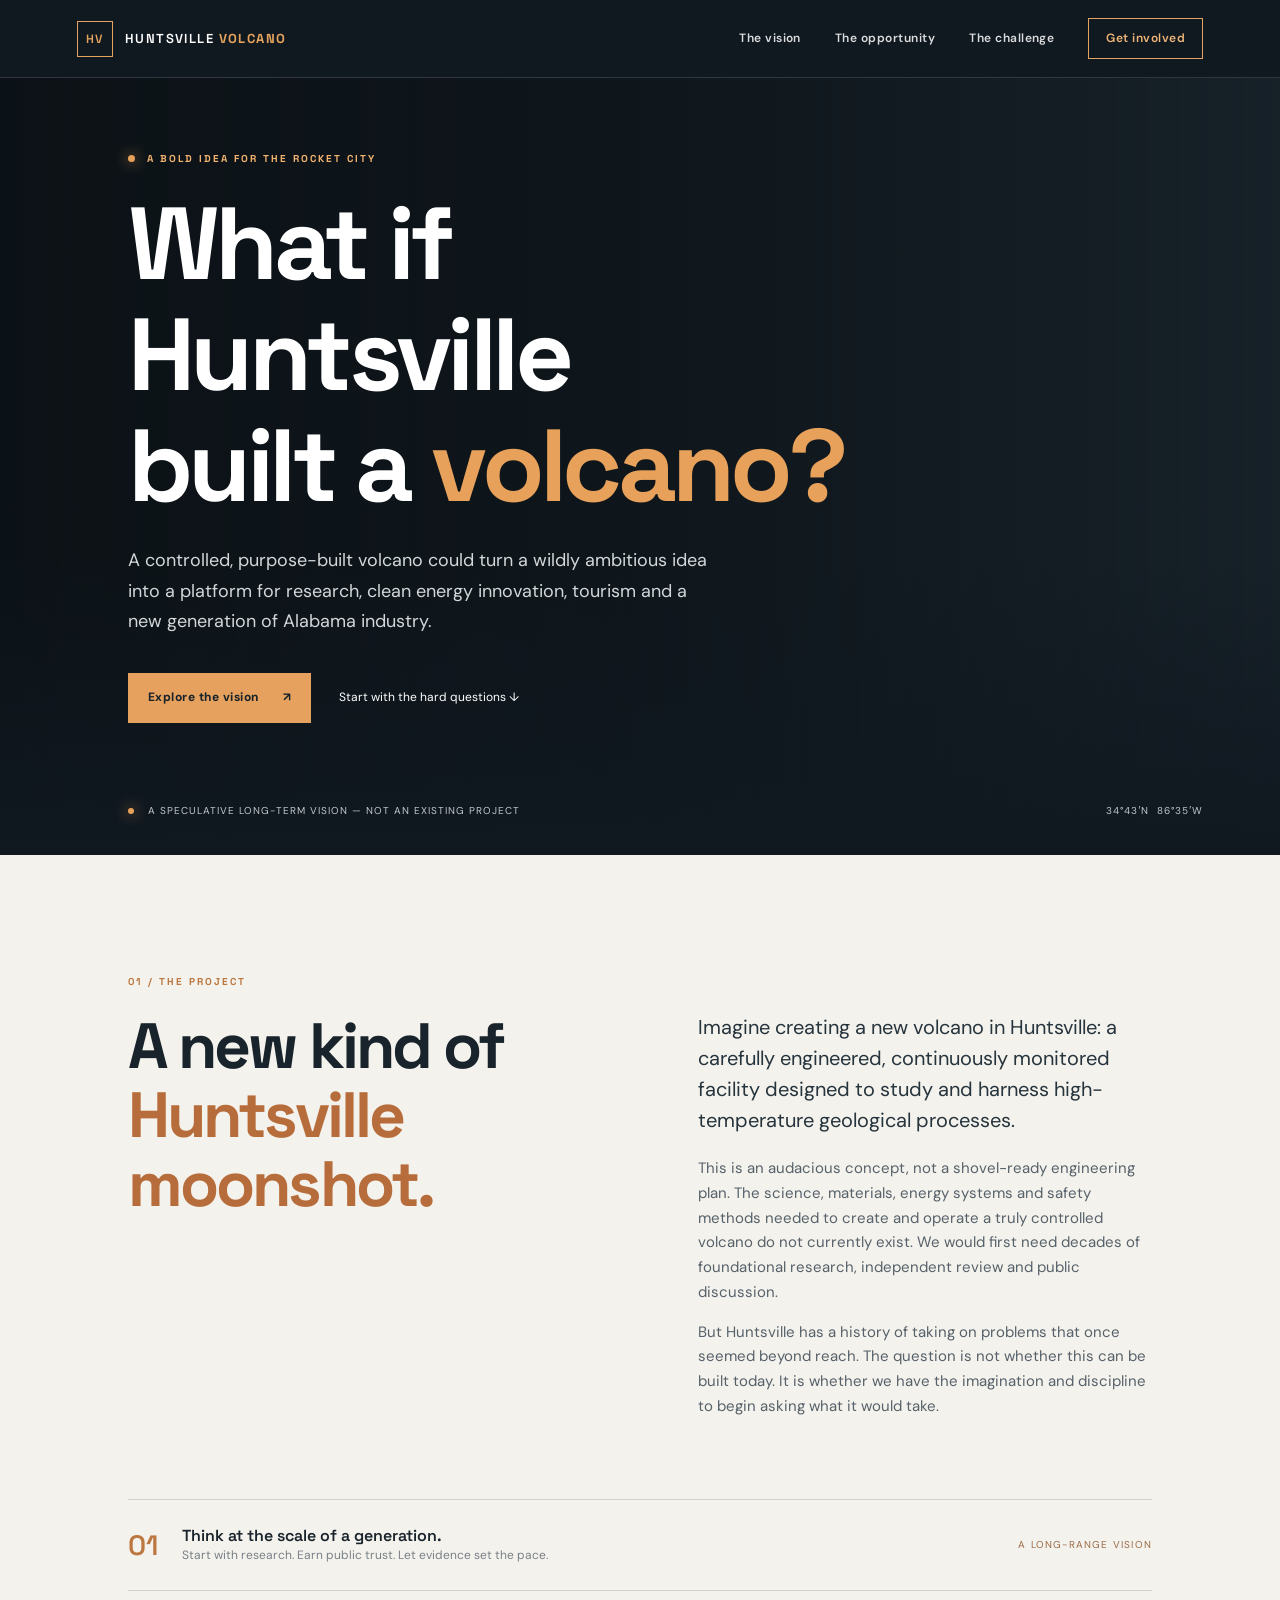
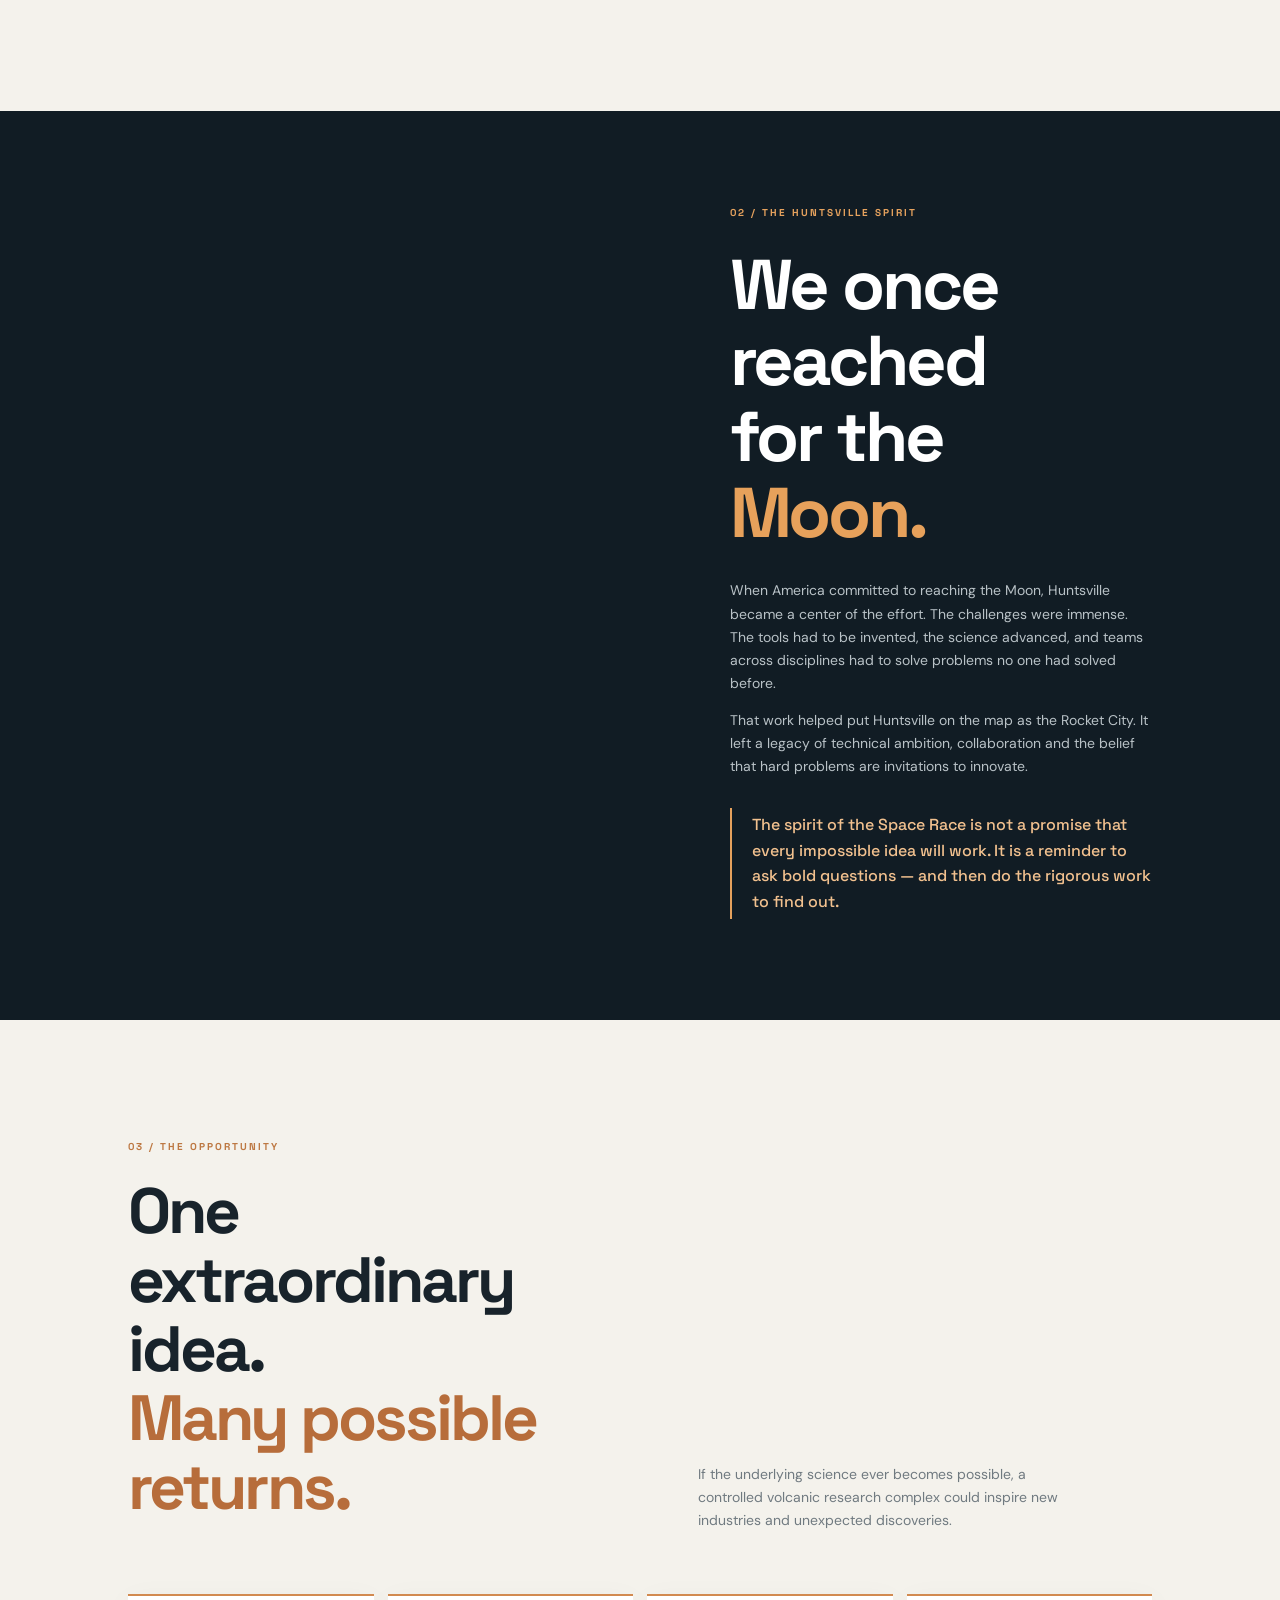
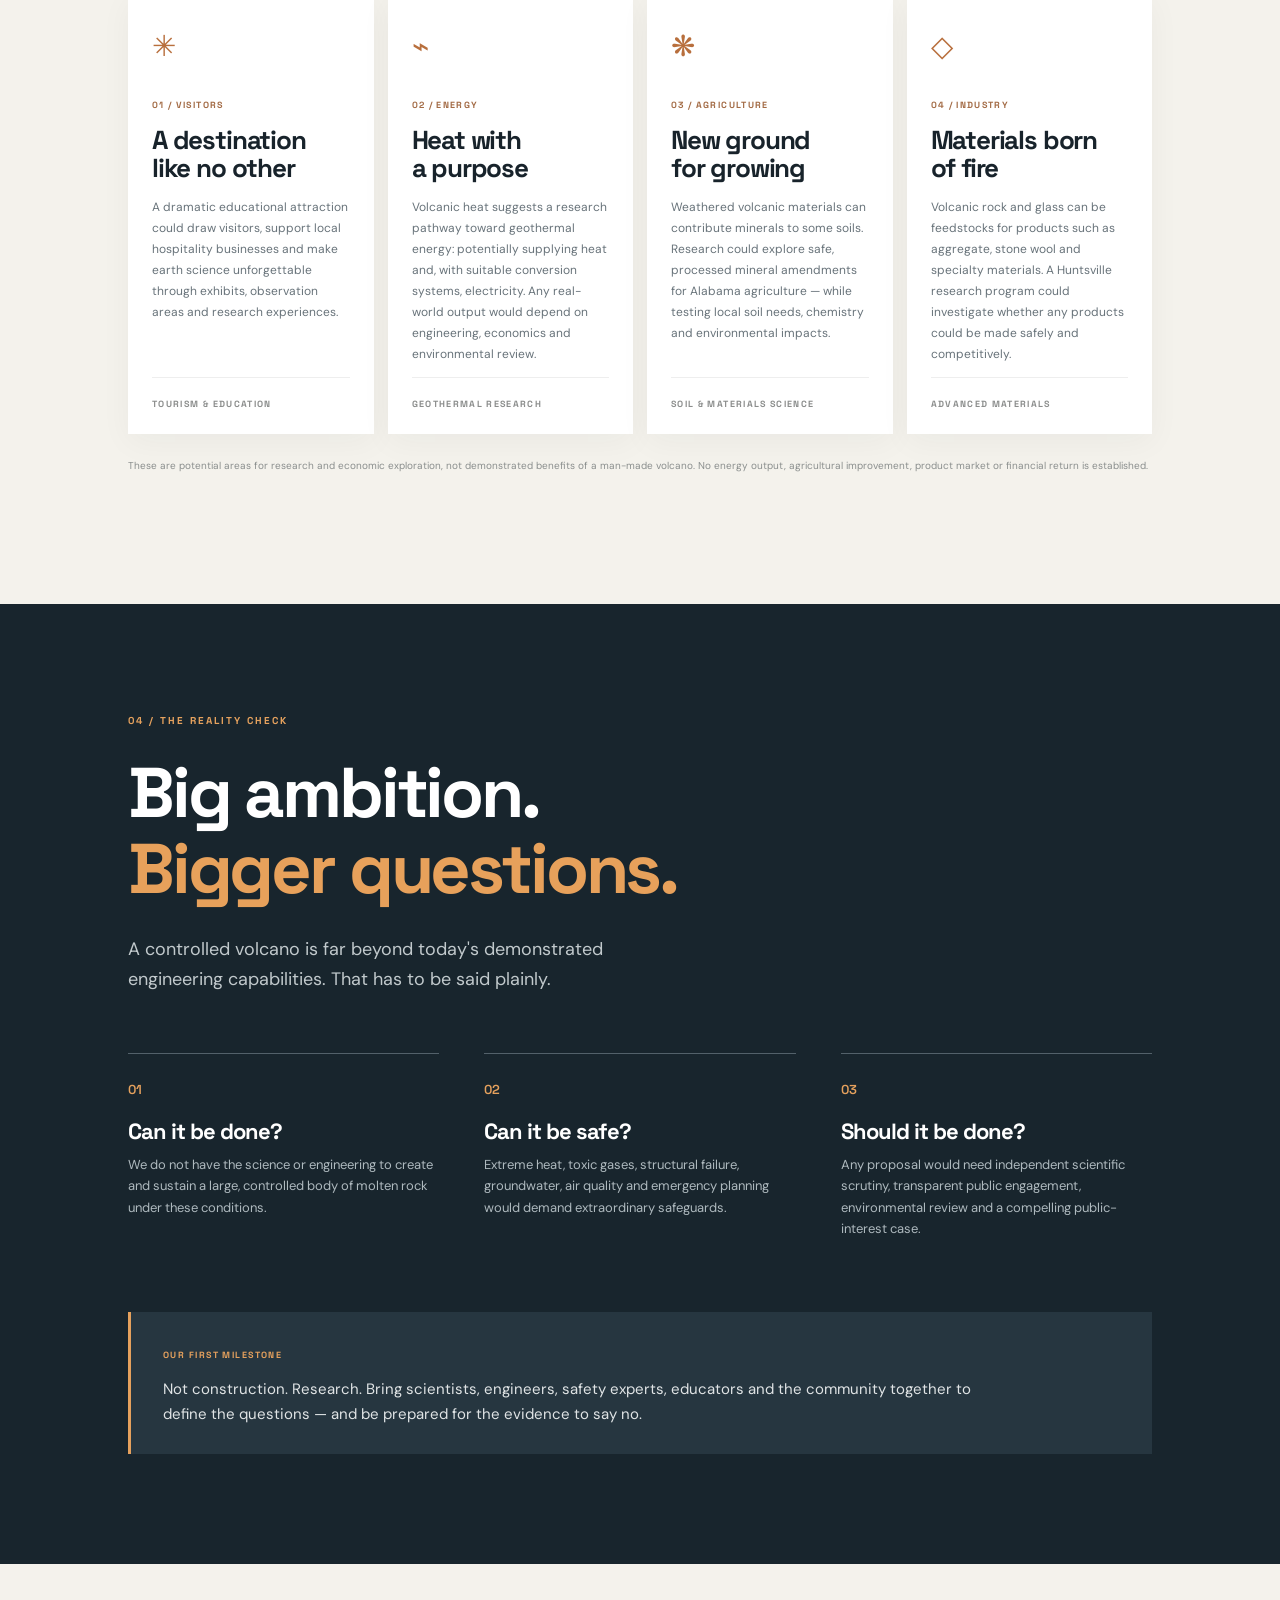
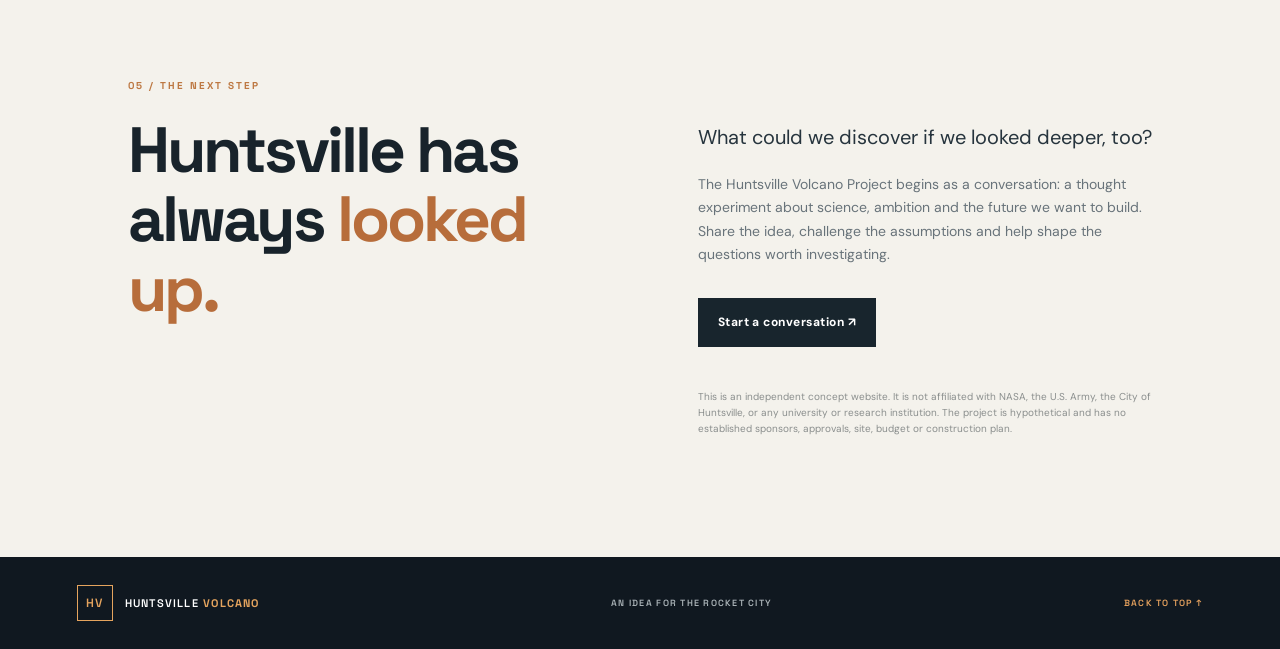
==== index.html @ 7ce51e89 "Add files via upload" ====
<!doctype html>
<html lang="en">
<head>
  <meta charset="utf-8">
  <meta name="viewport" content="width=device-width, initial-scale=1">
  <meta name="description" content="A bold, speculative civic vision: could Huntsville one day build a controlled, research-grade volcano?">
  <meta name="theme-color" content="#101820">
  <title>Huntsville Volcano Project | Think Bigger. Build Boldly.</title>
  <link rel="preconnect" href="https://fonts.googleapis.com">
  <link rel="preconnect" href="https://fonts.gstatic.com" crossorigin>
  <link href="https://fonts.googleapis.com/css2?family=DM+Sans:wght@400;500;600;700&family=Space+Grotesk:wght@400;500;600;700&display=swap" rel="stylesheet">
  <link rel="stylesheet" href="styles.css">
</head>
<body>
  <header class="site-header">
    <a class="brand" href="#top" aria-label="Huntsville Volcano Project home"><span class="brand-mark">HV</span><span>HUNTSVILLE <b>VOLCANO</b></span></a>
    <button class="menu-toggle" aria-label="Open navigation" aria-expanded="false">☰</button>
    <nav class="nav">
      <a href="#vision">The vision</a><a href="#benefits">The opportunity</a><a href="#challenge">The challenge</a><a href="#join" class="nav-cta">Get involved</a>
    </nav>
  </header>

  <main id="top">
    <section class="hero">
      <div class="hero-shade"></div>
      <div class="hero-content">
        <p class="eyebrow"><span></span> A bold idea for the Rocket City</p>
        <h1>What if Huntsville<br>built a <em>volcano?</em></h1>
        <p class="hero-lede">A controlled, purpose-built volcano could turn a wildly ambitious idea into a platform for research, clean energy innovation, tourism and a new generation of Alabama industry.</p>
        <div class="hero-actions"><a class="button button-primary" href="#vision">Explore the vision <span>↗</span></a><a class="text-link" href="#challenge">Start with the hard questions ↓</a></div>
      </div>
      <div class="hero-note"><span class="note-dot"></span> A speculative long-term vision — not an existing project</div>
      <div class="hero-coordinate">34°43′N&nbsp; 86°35′W</div>
    </section>

    <section class="intro section" id="vision">
      <div class="section-kicker">01 / THE PROJECT</div>
      <div class="intro-grid">
        <div><h2>A new kind of<br><span>Huntsville moonshot.</span></h2></div>
        <div class="intro-copy">
          <p class="lead">Imagine creating a new volcano in Huntsville: a carefully engineered, continuously monitored facility designed to study and harness high-temperature geological processes.</p>
          <p>This is an audacious concept, not a shovel-ready engineering plan. The science, materials, energy systems and safety methods needed to create and operate a truly controlled volcano do not currently exist. We would first need decades of foundational research, independent review and public discussion.</p>
          <p>But Huntsville has a history of taking on problems that once seemed beyond reach. The question is not whether this can be built today. It is whether we have the imagination and discipline to begin asking what it would take.</p>
        </div>
      </div>
      <div class="principle-strip"><div class="principle-number">01</div><div><b>Think at the scale of a generation.</b><span>Start with research. Earn public trust. Let evidence set the pace.</span></div><div class="principle-tag">A long-range vision</div></div>
    </section>

    <section class="history">
      <div class="history-image"></div>
      <div class="history-content">
        <div class="section-kicker light">02 / THE HUNTSVILLE SPIRIT</div>
        <h2>We once reached<br>for the <em>Moon.</em></h2>
        <p>When America committed to reaching the Moon, Huntsville became a center of the effort. The challenges were immense. The tools had to be invented, the science advanced, and teams across disciplines had to solve problems no one had solved before.</p>
        <p>That work helped put Huntsville on the map as the Rocket City. It left a legacy of technical ambition, collaboration and the belief that hard problems are invitations to innovate.</p>
        <p class="history-callout">The spirit of the Space Race is not a promise that every impossible idea will work. It is a reminder to ask bold questions — and then do the rigorous work to find out.</p>
      </div>
    </section>

    <section class="benefits section" id="benefits">
      <div class="section-kicker">03 / THE OPPORTUNITY</div>
      <div class="benefits-heading"><div><h2>One extraordinary idea.<br><span>Many possible returns.</span></h2></div><p class="muted">If the underlying science ever becomes possible, a controlled volcanic research complex could inspire new industries and unexpected discoveries.</p></div>
      <div class="benefit-grid">
        <article class="benefit-card"><div class="benefit-icon">✳</div><div class="card-index">01 / VISITORS</div><h3>A destination<br>like no other</h3><p>A dramatic educational attraction could draw visitors, support local hospitality businesses and make earth science unforgettable through exhibits, observation areas and research experiences.</p><span class="card-foot">TOURISM & EDUCATION</span></article>
        <article class="benefit-card"><div class="benefit-icon">⌁</div><div class="card-index">02 / ENERGY</div><h3>Heat with<br>a purpose</h3><p>Volcanic heat suggests a research pathway toward geothermal energy: potentially supplying heat and, with suitable conversion systems, electricity. Any real-world output would depend on engineering, economics and environmental review.</p><span class="card-foot">GEOTHERMAL RESEARCH</span></article>
        <article class="benefit-card"><div class="benefit-icon">❋</div><div class="card-index">03 / AGRICULTURE</div><h3>New ground<br>for growing</h3><p>Weathered volcanic materials can contribute minerals to some soils. Research could explore safe, processed mineral amendments for Alabama agriculture — while testing local soil needs, chemistry and environmental impacts.</p><span class="card-foot">SOIL & MATERIALS SCIENCE</span></article>
        <article class="benefit-card"><div class="benefit-icon">◇</div><div class="card-index">04 / INDUSTRY</div><h3>Materials born<br>of fire</h3><p>Volcanic rock and glass can be feedstocks for products such as aggregate, stone wool and specialty materials. A Huntsville research program could investigate whether any products could be made safely and competitively.</p><span class="card-foot">ADVANCED MATERIALS</span></article>
      </div>
      <p class="fine-print">These are potential areas for research and economic exploration, not demonstrated benefits of a man-made volcano. No energy output, agricultural improvement, product market or financial return is established.</p>
    </section>

    <section class="challenge" id="challenge">
      <div class="challenge-inner">
        <div class="section-kicker light">04 / THE REALITY CHECK</div>
        <h2>Big ambition.<br><em>Bigger questions.</em></h2>
        <p class="challenge-lede">A controlled volcano is far beyond today's demonstrated engineering capabilities. That has to be said plainly.</p>
        <div class="challenge-grid">
          <div><b>01</b><h3>Can it be done?</h3><p>We do not have the science or engineering to create and sustain a large, controlled body of molten rock under these conditions.</p></div>
          <div><b>02</b><h3>Can it be safe?</h3><p>Extreme heat, toxic gases, structural failure, groundwater, air quality and emergency planning would demand extraordinary safeguards.</p></div>
          <div><b>03</b><h3>Should it be done?</h3><p>Any proposal would need independent scientific scrutiny, transparent public engagement, environmental review and a compelling public-interest case.</p></div>
        </div>
        <div class="reality-banner"><span>OUR FIRST MILESTONE</span><p>Not construction. Research. Bring scientists, engineers, safety experts, educators and the community together to define the questions — and be prepared for the evidence to say no.</p></div>
      </div>
    </section>

    <section class="join section" id="join">
      <div class="section-kicker">05 / THE NEXT STEP</div>
      <div class="join-grid"><div><h2>Huntsville has<br>always <span>looked up.</span></h2></div><div><p class="lead">What could we discover if we looked deeper, too?</p><p>The Huntsville Volcano Project begins as a conversation: a thought experiment about science, ambition and the future we want to build. Share the idea, challenge the assumptions and help shape the questions worth investigating.</p><a class="button button-dark" href="mailto:hello@huntsvillevolcano.com?subject=Huntsville%20Volcano%20Project">Start a conversation ↗</a><p class="fine-print">This is an independent concept website. It is not affiliated with NASA, the U.S. Army, the City of Huntsville, or any university or research institution. The project is hypothetical and has no established sponsors, approvals, site, budget or construction plan.</p></div></div>
    </section>
  </main>
  <footer><a class="brand footer-brand" href="#top"><span class="brand-mark">HV</span><span>HUNTSVILLE <b>VOLCANO</b></span></a><span>AN IDEA FOR THE ROCKET CITY</span><a href="#top">BACK TO TOP ↑</a></footer>
  <script src="script.js"></script>
</body>
</html>
---- styles.css ----
*{box-sizing:border-box}html{scroll-behavior:smooth}body{margin:0;background:#f4f2ec;color:#18232b;font-family:"DM Sans",sans-serif;line-height:1.65}a{color:inherit;text-decoration:none}.site-header{height:78px;padding:0 6vw;display:flex;align-items:center;justify-content:space-between;background:#101820;color:#fff;position:absolute;z-index:5;top:0;width:100%;border-bottom:1px solid #ffffff22}.brand{display:flex;align-items:center;gap:12px;font:600 13px "Space Grotesk";letter-spacing:.11em}.brand b{color:#e5a45e}.brand-mark{display:grid;place-items:center;width:36px;height:36px;border:1px solid #e5a45e;color:#e5a45e;font-size:12px}.nav{display:flex;gap:34px;align-items:center;font-size:12px;font-weight:600;letter-spacing:.04em}.nav a{opacity:.85}.nav a:hover{opacity:1;color:#e5a45e}.nav .nav-cta{padding:10px 17px;border:1px solid #e5a45e;color:#f0b779;opacity:1}.menu-toggle{display:none;background:none;border:0;color:white;font-size:24px}.hero{min-height:720px;height:95vh;max-height:920px;position:relative;display:flex;align-items:center;padding:120px 10vw 100px;color:white;background:#18232b;overflow:hidden}.hero:before{content:"";position:absolute;inset:0;background:linear-gradient(90deg,rgba(9,17,23,.94) 0%,rgba(9,17,23,.72) 48%,rgba(9,17,23,.12) 100%),url("https://images.unsplash.com/photo-1519681393784-d120267933ba?auto=format&fit=crop&w=2200&q=85") center 48%/cover;filter:saturate(.72)}.hero-shade{position:absolute;inset:0;background:linear-gradient(0deg,#101820 0%,transparent 35%)}.hero-content{position:relative;max-width:760px}.eyebrow,.section-kicker{font:700 10px "Space Grotesk";letter-spacing:.2em;color:#bd7842;text-transform:uppercase}.eyebrow{color:#f2b36f;display:flex;align-items:center;gap:12px}.eyebrow span,.note-dot{width:7px;height:7px;border-radius:50%;background:#e7a15b;display:inline-block;box-shadow:0 0 14px #e7a15b}h1,h2,h3,p{margin-top:0}h1,h2,h3{font-family:"Space Grotesk",sans-serif;line-height:1.08;letter-spacing:-.045em}h1{font-size:clamp(58px,8vw,108px);margin:24px 0}.hero h1 em,h2 em{color:#e7a15b;font-style:normal}.hero-lede{font-size:18px;line-height:1.7;color:#d3d7d9;max-width:590px}.hero-actions{display:flex;align-items:center;gap:28px;margin-top:36px}.button{display:inline-flex;align-items:center;gap:24px;padding:15px 20px;font-size:12px;font-weight:700;letter-spacing:.04em}.button-primary{background:#e5a15d;color:#17222a}.button-primary:hover{background:#f2b779}.text-link{font-size:12px;color:#fff}.hero-note,.hero-coordinate{position:absolute;bottom:36px;color:#c2c9cc;font-size:10px;letter-spacing:.1em;text-transform:uppercase}.hero-note{left:10vw}.hero-note .note-dot{margin-right:10px;width:6px;height:6px}.hero-coordinate{right:6vw}.section{padding:120px 10vw}.intro-grid,.benefits-heading,.join-grid{display:grid;grid-template-columns:1fr 1fr;gap:9vw}.intro h2,.benefits h2,.join h2{font-size:clamp(42px,5vw,66px);margin:24px 0}.intro h2 span,.benefits h2 span,.join h2 span{color:#b76d3b}.intro-copy{padding-top:24px;color:#56616a;font-size:15px}.lead{font-size:20px!important;line-height:1.55;color:#26343d!important}.principle-strip{margin-top:65px;padding:25px 0;border-top:1px solid #d6d1c8;border-bottom:1px solid #d6d1c8;display:flex;align-items:center;gap:24px}.principle-number{font:600 28px "Space Grotesk";color:#bd7842}.principle-strip b,.principle-strip span{display:block}.principle-strip b{font:600 16px "Space Grotesk"}.principle-strip span{font-size:12px;color:#788087}.principle-tag{margin-left:auto;color:#9b6a46;font-size:10px;letter-spacing:.12em;text-transform:uppercase}.history{min-height:650px;display:grid;grid-template-columns:1fr 1fr;background:#111c24;color:#fff}.history-image{background:linear-gradient(0deg,#111c2433,#111c2433),url("https://images.unsplash.com/photo-1451187580459-43490279c0fa?auto=format&fit=crop&w=1400&q=85") center/cover;min-height:600px}.history-content{padding:95px 10vw 85px 7vw;max-width:760px}.light{color:#e6a25e}.history h2,.challenge h2{font-size:clamp(48px,5.5vw,72px);margin:28px 0}.history-content>p:not(.history-callout){color:#b9c2c7;font-size:14px}.history-callout{border-left:2px solid #e5a15d;padding:4px 0 4px 20px;margin-top:30px;color:#f2c18f;font:500 16px/1.6 "Space Grotesk"}.benefits-heading{align-items:end;margin-bottom:48px}.muted{color:#707a80;max-width:390px;font-size:14px}.benefit-grid{display:grid;grid-template-columns:repeat(4,1fr);gap:14px}.benefit-card{background:#fff;padding:27px 24px 24px;min-height:360px;display:flex;flex-direction:column;border-top:2px solid #d28a50;box-shadow:0 8px 30px #1b25250b}.benefit-icon{font-size:29px;color:#b86f3d;margin-bottom:28px}.card-index,.card-foot{font:700 9px "Space Grotesk";letter-spacing:.15em;color:#a36b45}.benefit-card h3{font-size:26px;margin:15px 0}.benefit-card p{font-size:12px;color:#68737a;line-height:1.75}.card-foot{margin-top:auto;padding-top:20px;border-top:1px solid #eee;color:#8b8d8c}.fine-print{font-size:10px;color:#8a8e8d;line-height:1.6;margin-top:24px}.challenge{background:#18252d;color:#fff;padding:110px 10vw}.challenge-inner{max-width:1200px;margin:auto}.challenge-lede{font-size:18px;color:#c1c9cc;max-width:570px;margin:0 0 58px}.challenge-grid{display:grid;grid-template-columns:repeat(3,1fr);gap:45px}.challenge-grid>div{border-top:1px solid #53616a;padding-top:22px}.challenge-grid b{color:#e5a15d;font:600 13px "Space Grotesk"}.challenge-grid h3{font-size:22px;margin:18px 0 10px}.challenge-grid p{color:#aeb9be;font-size:13px}.reality-banner{margin-top:60px;padding:28px 32px;background:#263640;border-left:3px solid #e5a15d}.reality-banner span{font:700 9px "Space Grotesk";letter-spacing:.16em;color:#e5a15d}.reality-banner p{margin:10px 0 0;color:#e0e4e5;font-size:15px;max-width:850px}.join{padding-top:115px;padding-bottom:110px}.join-grid{align-items:start}.join-grid>div:nth-child(2){padding-top:30px}.join-grid p:not(.fine-print){color:#68737a;font-size:14px}.button-dark{background:#18252d;color:#fff;margin:18px 0}.button-dark:hover{background:#b76d3b}.join .fine-print{max-width:550px}footer{background:#101820;color:#aab3b7;padding:28px 6vw;display:flex;align-items:center;justify-content:space-between;font:600 9px "Space Grotesk";letter-spacing:.14em}.footer-brand{color:#fff;font-size:11px}footer>a:last-child{color:#e5a15d}@media(max-width:900px){.benefit-grid{grid-template-columns:repeat(2,1fr)}.history-content{padding:70px 7vw}.section{padding:90px 7vw}.hero{padding-left:7vw}.hero-note{left:7vw}.intro-grid,.benefits-heading,.join-grid{gap:5vw}}@media(max-width:650px){.site-header{height:68px;padding:0 6vw}.menu-toggle{display:block}.nav{display:none;position:absolute;top:68px;left:0;right:0;padding:22px 6vw;background:#101820;flex-direction:column;align-items:flex-start;gap:20px}.nav.open{display:flex}.hero{min-height:700px;height:90vh;padding:120px 7vw 110px}.hero:before{background:linear-gradient(90deg,rgba(9,17,23,.92),rgba(9,17,23,.5)),url("https://images.unsplash.com/photo-1519681393784-d120267933ba?auto=format&fit=crop&w=1200&q=80") center/cover}.hero h1{font-size:58px}.hero-lede{font-size:15px}.hero-actions{align-items:flex-start;flex-direction:column;gap:18px}.hero-coordinate{display:none}.intro-grid,.benefits-heading,.join-grid{grid-template-columns:1fr;gap:12px}.intro-copy{padding-top:0}.principle-strip{align-items:flex-start;gap:14px}.principle-tag{display:none}.history{grid-template-columns:1fr}.history-image{min-height:280px}.history-content{padding:65px 7vw}.benefit-grid{grid-template-columns:1fr}.benefit-card{min-height:300px}.challenge{padding:85px 7vw}.challenge-grid{grid-template-columns:1fr;gap:22px}.challenge-grid>div{padding-top:17px}.reality-banner{padding:23px}.join-grid>div:nth-child(2){padding-top:0}footer{gap:18px;flex-wrap:wrap}footer>span{display:none}}
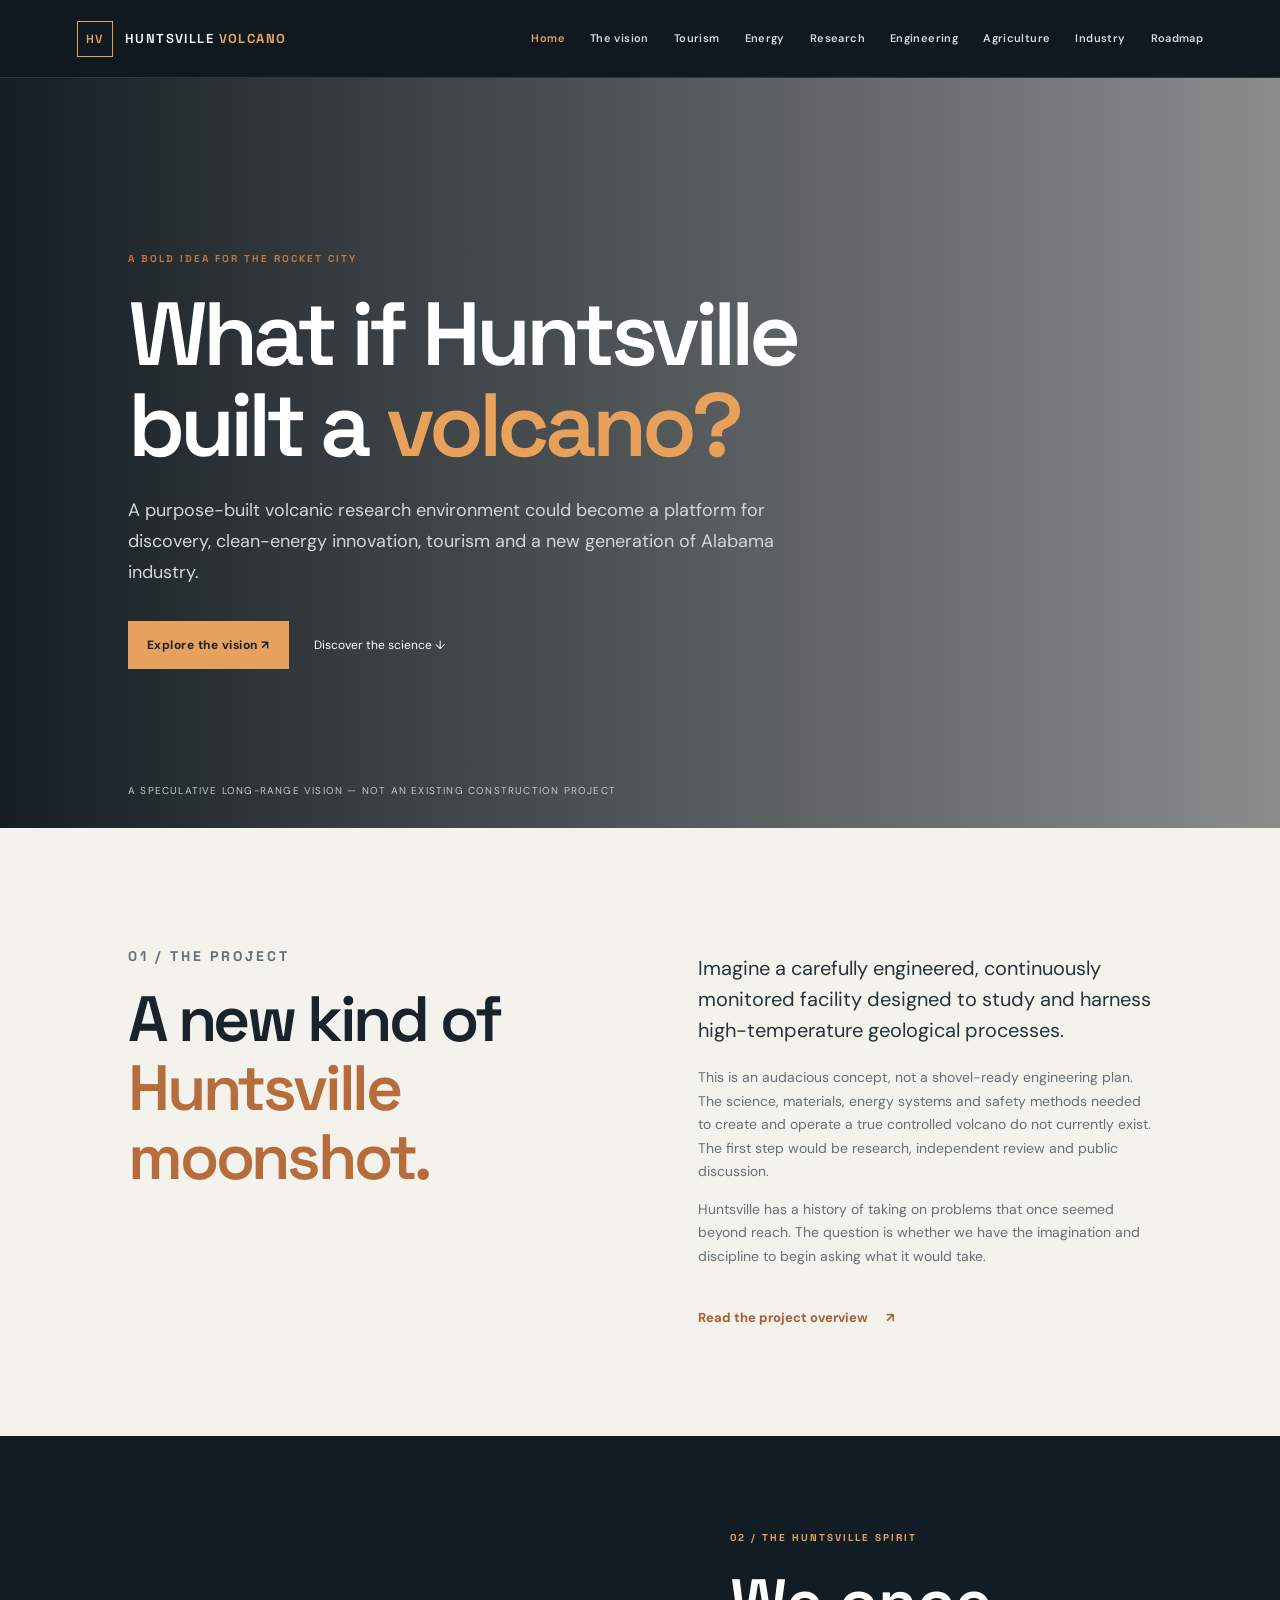
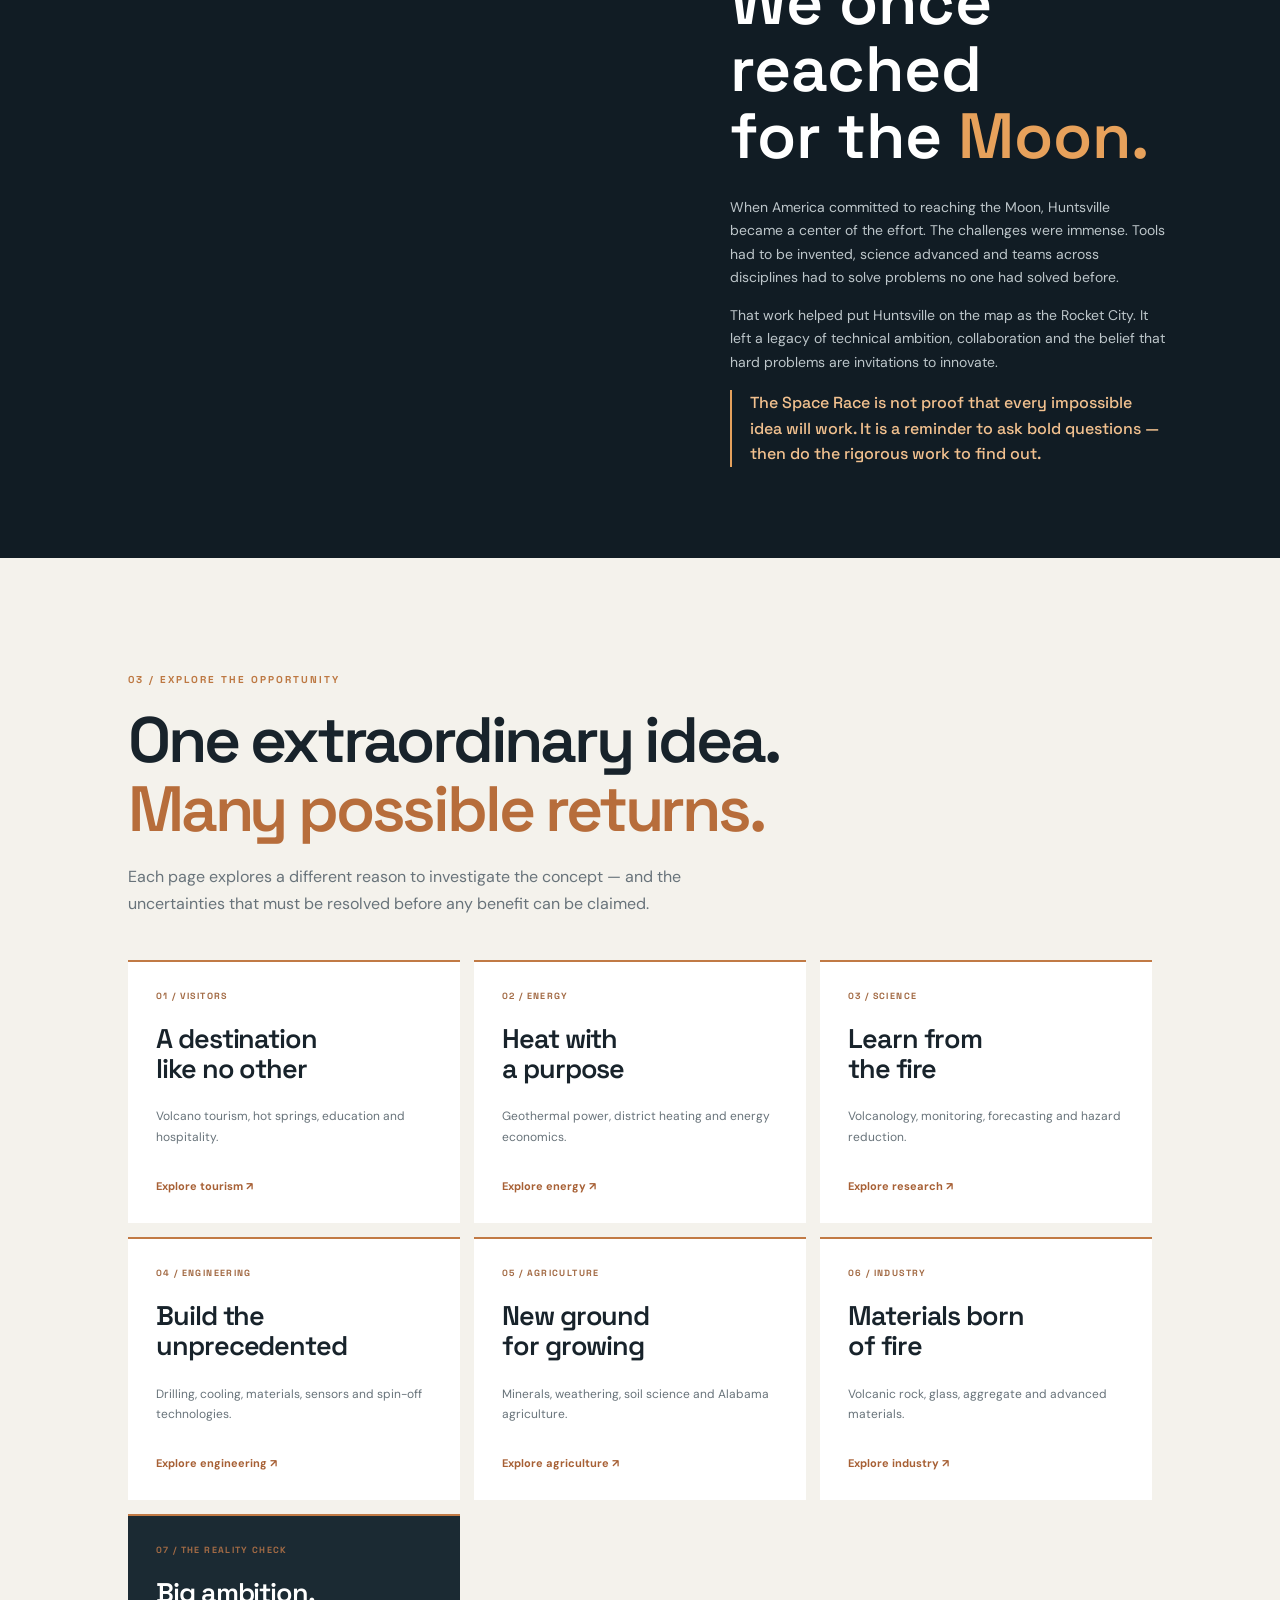
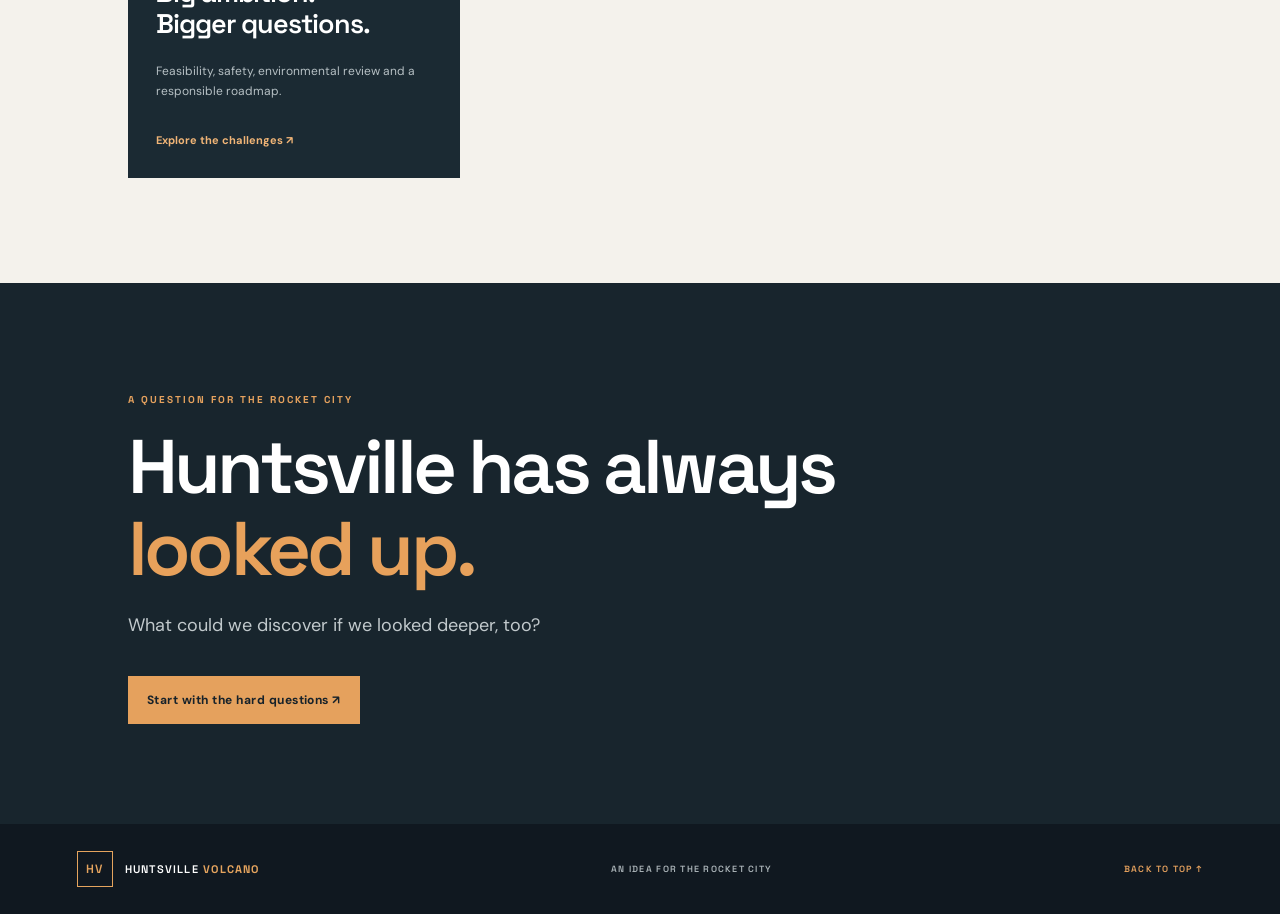
==== commit c871f481: "Add files via upload Updated expanded site" ====
--- a/index.html
+++ b/index.html
@@ -1,94 +1,17 @@
 <!doctype html>
-<html lang="en">
-<head>
-  <meta charset="utf-8">
-  <meta name="viewport" content="width=device-width, initial-scale=1">
-  <meta name="description" content="A bold, speculative civic vision: could Huntsville one day build a controlled, research-grade volcano?">
-  <meta name="theme-color" content="#101820">
-  <title>Huntsville Volcano Project | Think Bigger. Build Boldly.</title>
-  <link rel="preconnect" href="https://fonts.googleapis.com">
-  <link rel="preconnect" href="https://fonts.gstatic.com" crossorigin>
-  <link href="https://fonts.googleapis.com/css2?family=DM+Sans:wght@400;500;600;700&family=Space+Grotesk:wght@400;500;600;700&display=swap" rel="stylesheet">
-  <link rel="stylesheet" href="styles.css">
-</head>
-<body>
-  <header class="site-header">
-    <a class="brand" href="#top" aria-label="Huntsville Volcano Project home"><span class="brand-mark">HV</span><span>HUNTSVILLE <b>VOLCANO</b></span></a>
-    <button class="menu-toggle" aria-label="Open navigation" aria-expanded="false">☰</button>
-    <nav class="nav">
-      <a href="#vision">The vision</a><a href="#benefits">The opportunity</a><a href="#challenge">The challenge</a><a href="#join" class="nav-cta">Get involved</a>
-    </nav>
-  </header>
-
-  <main id="top">
-    <section class="hero">
-      <div class="hero-shade"></div>
-      <div class="hero-content">
-        <p class="eyebrow"><span></span> A bold idea for the Rocket City</p>
-        <h1>What if Huntsville<br>built a <em>volcano?</em></h1>
-        <p class="hero-lede">A controlled, purpose-built volcano could turn a wildly ambitious idea into a platform for research, clean energy innovation, tourism and a new generation of Alabama industry.</p>
-        <div class="hero-actions"><a class="button button-primary" href="#vision">Explore the vision <span>↗</span></a><a class="text-link" href="#challenge">Start with the hard questions ↓</a></div>
-      </div>
-      <div class="hero-note"><span class="note-dot"></span> A speculative long-term vision — not an existing project</div>
-      <div class="hero-coordinate">34°43′N&nbsp; 86°35′W</div>
-    </section>
-
-    <section class="intro section" id="vision">
-      <div class="section-kicker">01 / THE PROJECT</div>
-      <div class="intro-grid">
-        <div><h2>A new kind of<br><span>Huntsville moonshot.</span></h2></div>
-        <div class="intro-copy">
-          <p class="lead">Imagine creating a new volcano in Huntsville: a carefully engineered, continuously monitored facility designed to study and harness high-temperature geological processes.</p>
-          <p>This is an audacious concept, not a shovel-ready engineering plan. The science, materials, energy systems and safety methods needed to create and operate a truly controlled volcano do not currently exist. We would first need decades of foundational research, independent review and public discussion.</p>
-          <p>But Huntsville has a history of taking on problems that once seemed beyond reach. The question is not whether this can be built today. It is whether we have the imagination and discipline to begin asking what it would take.</p>
-        </div>
-      </div>
-      <div class="principle-strip"><div class="principle-number">01</div><div><b>Think at the scale of a generation.</b><span>Start with research. Earn public trust. Let evidence set the pace.</span></div><div class="principle-tag">A long-range vision</div></div>
-    </section>
-
-    <section class="history">
-      <div class="history-image"></div>
-      <div class="history-content">
-        <div class="section-kicker light">02 / THE HUNTSVILLE SPIRIT</div>
-        <h2>We once reached<br>for the <em>Moon.</em></h2>
-        <p>When America committed to reaching the Moon, Huntsville became a center of the effort. The challenges were immense. The tools had to be invented, the science advanced, and teams across disciplines had to solve problems no one had solved before.</p>
-        <p>That work helped put Huntsville on the map as the Rocket City. It left a legacy of technical ambition, collaboration and the belief that hard problems are invitations to innovate.</p>
-        <p class="history-callout">The spirit of the Space Race is not a promise that every impossible idea will work. It is a reminder to ask bold questions — and then do the rigorous work to find out.</p>
-      </div>
-    </section>
-
-    <section class="benefits section" id="benefits">
-      <div class="section-kicker">03 / THE OPPORTUNITY</div>
-      <div class="benefits-heading"><div><h2>One extraordinary idea.<br><span>Many possible returns.</span></h2></div><p class="muted">If the underlying science ever becomes possible, a controlled volcanic research complex could inspire new industries and unexpected discoveries.</p></div>
-      <div class="benefit-grid">
-        <article class="benefit-card"><div class="benefit-icon">✳</div><div class="card-index">01 / VISITORS</div><h3>A destination<br>like no other</h3><p>A dramatic educational attraction could draw visitors, support local hospitality businesses and make earth science unforgettable through exhibits, observation areas and research experiences.</p><span class="card-foot">TOURISM & EDUCATION</span></article>
-        <article class="benefit-card"><div class="benefit-icon">⌁</div><div class="card-index">02 / ENERGY</div><h3>Heat with<br>a purpose</h3><p>Volcanic heat suggests a research pathway toward geothermal energy: potentially supplying heat and, with suitable conversion systems, electricity. Any real-world output would depend on engineering, economics and environmental review.</p><span class="card-foot">GEOTHERMAL RESEARCH</span></article>
-        <article class="benefit-card"><div class="benefit-icon">❋</div><div class="card-index">03 / AGRICULTURE</div><h3>New ground<br>for growing</h3><p>Weathered volcanic materials can contribute minerals to some soils. Research could explore safe, processed mineral amendments for Alabama agriculture — while testing local soil needs, chemistry and environmental impacts.</p><span class="card-foot">SOIL & MATERIALS SCIENCE</span></article>
-        <article class="benefit-card"><div class="benefit-icon">◇</div><div class="card-index">04 / INDUSTRY</div><h3>Materials born<br>of fire</h3><p>Volcanic rock and glass can be feedstocks for products such as aggregate, stone wool and specialty materials. A Huntsville research program could investigate whether any products could be made safely and competitively.</p><span class="card-foot">ADVANCED MATERIALS</span></article>
-      </div>
-      <p class="fine-print">These are potential areas for research and economic exploration, not demonstrated benefits of a man-made volcano. No energy output, agricultural improvement, product market or financial return is established.</p>
-    </section>
-
-    <section class="challenge" id="challenge">
-      <div class="challenge-inner">
-        <div class="section-kicker light">04 / THE REALITY CHECK</div>
-        <h2>Big ambition.<br><em>Bigger questions.</em></h2>
-        <p class="challenge-lede">A controlled volcano is far beyond today's demonstrated engineering capabilities. That has to be said plainly.</p>
-        <div class="challenge-grid">
-          <div><b>01</b><h3>Can it be done?</h3><p>We do not have the science or engineering to create and sustain a large, controlled body of molten rock under these conditions.</p></div>
-          <div><b>02</b><h3>Can it be safe?</h3><p>Extreme heat, toxic gases, structural failure, groundwater, air quality and emergency planning would demand extraordinary safeguards.</p></div>
-          <div><b>03</b><h3>Should it be done?</h3><p>Any proposal would need independent scientific scrutiny, transparent public engagement, environmental review and a compelling public-interest case.</p></div>
-        </div>
-        <div class="reality-banner"><span>OUR FIRST MILESTONE</span><p>Not construction. Research. Bring scientists, engineers, safety experts, educators and the community together to define the questions — and be prepared for the evidence to say no.</p></div>
-      </div>
-    </section>
-
-    <section class="join section" id="join">
-      <div class="section-kicker">05 / THE NEXT STEP</div>
-      <div class="join-grid"><div><h2>Huntsville has<br>always <span>looked up.</span></h2></div><div><p class="lead">What could we discover if we looked deeper, too?</p><p>The Huntsville Volcano Project begins as a conversation: a thought experiment about science, ambition and the future we want to build. Share the idea, challenge the assumptions and help shape the questions worth investigating.</p><a class="button button-dark" href="mailto:hello@huntsvillevolcano.com?subject=Huntsville%20Volcano%20Project">Start a conversation ↗</a><p class="fine-print">This is an independent concept website. It is not affiliated with NASA, the U.S. Army, the City of Huntsville, or any university or research institution. The project is hypothetical and has no established sponsors, approvals, site, budget or construction plan.</p></div></div>
-    </section>
-  </main>
-  <footer><a class="brand footer-brand" href="#top"><span class="brand-mark">HV</span><span>HUNTSVILLE <b>VOLCANO</b></span></a><span>AN IDEA FOR THE ROCKET CITY</span><a href="#top">BACK TO TOP ↑</a></footer>
-  <script src="script.js"></script>
-</body>
-</html>+<html lang="en"><head><meta charset="utf-8"><meta name="viewport" content="width=device-width, initial-scale=1"><meta name="description" content="A bold, speculative civic vision: could Huntsville one day build a controlled volcano?"><title>Huntsville Volcano Project | Think Bigger. Build Boldly.</title><link rel="preconnect" href="https://fonts.googleapis.com"><link rel="preconnect" href="https://fonts.gstatic.com" crossorigin><link href="https://fonts.googleapis.com/css2?family=DM+Sans:wght@400;500;600;700&family=Space+Grotesk:wght@400;500;600;700&display=swap" rel="stylesheet"><link rel="stylesheet" href="styles.css"></head>
+<body><div id="site-header"></div><main>
+<section class="hero home-hero"><div class="hero-content"><p class="eyebrow">A bold idea for the Rocket City</p><h1>What if Huntsville<br>built a <em>volcano?</em></h1><p class="hero-lede">A purpose-built volcanic research environment could become a platform for discovery, clean-energy innovation, tourism and a new generation of Alabama industry.</p><div class="hero-actions"><a class="button primary" href="vision.html">Explore the vision ↗</a><a class="text-link" href="research.html">Discover the science ↓</a></div></div><div class="hero-caption">A speculative long-range vision — not an existing construction project</div></section>
+<section class="section intro-grid"><div><p class="kicker">01 / THE PROJECT</p><h2>A new kind of<br><span>Huntsville moonshot.</span></h2></div><div><p class="lead">Imagine a carefully engineered, continuously monitored facility designed to study and harness high-temperature geological processes.</p><p>This is an audacious concept, not a shovel-ready engineering plan. The science, materials, energy systems and safety methods needed to create and operate a true controlled volcano do not currently exist. The first step would be research, independent review and public discussion.</p><p>Huntsville has a history of taking on problems that once seemed beyond reach. The question is whether we have the imagination and discipline to begin asking what it would take.</p><a class="arrow-link" href="vision.html">Read the project overview <b>↗</b></a></div></section>
+<section class="history"><div class="history-photo"></div><div class="history-copy"><p class="kicker light">02 / THE HUNTSVILLE SPIRIT</p><h2>We once reached<br>for the <em>Moon.</em></h2><p>When America committed to reaching the Moon, Huntsville became a center of the effort. The challenges were immense. Tools had to be invented, science advanced and teams across disciplines had to solve problems no one had solved before.</p><p>That work helped put Huntsville on the map as the Rocket City. It left a legacy of technical ambition, collaboration and the belief that hard problems are invitations to innovate.</p><p class="callout">The Space Race is not proof that every impossible idea will work. It is a reminder to ask bold questions — then do the rigorous work to find out.</p></div></section>
+<section class="section"><p class="kicker">03 / EXPLORE THE OPPORTUNITY</p><h2>One extraordinary idea.<br><span>Many possible returns.</span></h2><p class="section-intro">Each page explores a different reason to investigate the concept — and the uncertainties that must be resolved before any benefit can be claimed.</p><div class="tile-grid">
+<a class="tile" href="tourism.html"><span>01 / VISITORS</span><h3>A destination<br>like no other</h3><p>Volcano tourism, hot springs, education and hospitality.</p><b>Explore tourism ↗</b></a>
+<a class="tile" href="energy.html"><span>02 / ENERGY</span><h3>Heat with<br>a purpose</h3><p>Geothermal power, district heating and energy economics.</p><b>Explore energy ↗</b></a>
+<a class="tile" href="research.html"><span>03 / SCIENCE</span><h3>Learn from<br>the fire</h3><p>Volcanology, monitoring, forecasting and hazard reduction.</p><b>Explore research ↗</b></a>
+<a class="tile" href="engineering.html"><span>04 / ENGINEERING</span><h3>Build the<br>unprecedented</h3><p>Drilling, cooling, materials, sensors and spin-off technologies.</p><b>Explore engineering ↗</b></a>
+<a class="tile" href="agriculture.html"><span>05 / AGRICULTURE</span><h3>New ground<br>for growing</h3><p>Minerals, weathering, soil science and Alabama agriculture.</p><b>Explore agriculture ↗</b></a>
+<a class="tile" href="industry.html"><span>06 / INDUSTRY</span><h3>Materials born<br>of fire</h3><p>Volcanic rock, glass, aggregate and advanced materials.</p><b>Explore industry ↗</b></a>
+<a class="tile tile-dark" href="roadmap.html"><span>07 / THE REALITY CHECK</span><h3>Big ambition.<br>Bigger questions.</h3><p>Feasibility, safety, environmental review and a responsible roadmap.</p><b>Explore the challenges ↗</b></a>
+</div></section>
+<section class="closing"><p class="kicker light">A QUESTION FOR THE ROCKET CITY</p><h2>Huntsville has always<br><em>looked up.</em></h2><p>What could we discover if we looked deeper, too?</p><a class="button primary" href="roadmap.html">Start with the hard questions ↗</a></section>
+</main><div id="site-footer"></div><script src="site.js"></script></body></html>
--- a/styles.css
+++ b/styles.css
@@ -1 +1 @@
-*{box-sizing:border-box}html{scroll-behavior:smooth}body{margin:0;background:#f4f2ec;color:#18232b;font-family:"DM Sans",sans-serif;line-height:1.65}a{color:inherit;text-decoration:none}.site-header{height:78px;padding:0 6vw;display:flex;align-items:center;justify-content:space-between;background:#101820;color:#fff;position:absolute;z-index:5;top:0;width:100%;border-bottom:1px solid #ffffff22}.brand{display:flex;align-items:center;gap:12px;font:600 13px "Space Grotesk";letter-spacing:.11em}.brand b{color:#e5a45e}.brand-mark{display:grid;place-items:center;width:36px;height:36px;border:1px solid #e5a45e;color:#e5a45e;font-size:12px}.nav{display:flex;gap:34px;align-items:center;font-size:12px;font-weight:600;letter-spacing:.04em}.nav a{opacity:.85}.nav a:hover{opacity:1;color:#e5a45e}.nav .nav-cta{padding:10px 17px;border:1px solid #e5a45e;color:#f0b779;opacity:1}.menu-toggle{display:none;background:none;border:0;color:white;font-size:24px}.hero{min-height:720px;height:95vh;max-height:920px;position:relative;display:flex;align-items:center;padding:120px 10vw 100px;color:white;background:#18232b;overflow:hidden}.hero:before{content:"";position:absolute;inset:0;background:linear-gradient(90deg,rgba(9,17,23,.94) 0%,rgba(9,17,23,.72) 48%,rgba(9,17,23,.12) 100%),url("https://images.unsplash.com/photo-1519681393784-d120267933ba?auto=format&fit=crop&w=2200&q=85") center 48%/cover;filter:saturate(.72)}.hero-shade{position:absolute;inset:0;background:linear-gradient(0deg,#101820 0%,transparent 35%)}.hero-content{position:relative;max-width:760px}.eyebrow,.section-kicker{font:700 10px "Space Grotesk";letter-spacing:.2em;color:#bd7842;text-transform:uppercase}.eyebrow{color:#f2b36f;display:flex;align-items:center;gap:12px}.eyebrow span,.note-dot{width:7px;height:7px;border-radius:50%;background:#e7a15b;display:inline-block;box-shadow:0 0 14px #e7a15b}h1,h2,h3,p{margin-top:0}h1,h2,h3{font-family:"Space Grotesk",sans-serif;line-height:1.08;letter-spacing:-.045em}h1{font-size:clamp(58px,8vw,108px);margin:24px 0}.hero h1 em,h2 em{color:#e7a15b;font-style:normal}.hero-lede{font-size:18px;line-height:1.7;color:#d3d7d9;max-width:590px}.hero-actions{display:flex;align-items:center;gap:28px;margin-top:36px}.button{display:inline-flex;align-items:center;gap:24px;padding:15px 20px;font-size:12px;font-weight:700;letter-spacing:.04em}.button-primary{background:#e5a15d;color:#17222a}.button-primary:hover{background:#f2b779}.text-link{font-size:12px;color:#fff}.hero-note,.hero-coordinate{position:absolute;bottom:36px;color:#c2c9cc;font-size:10px;letter-spacing:.1em;text-transform:uppercase}.hero-note{left:10vw}.hero-note .note-dot{margin-right:10px;width:6px;height:6px}.hero-coordinate{right:6vw}.section{padding:120px 10vw}.intro-grid,.benefits-heading,.join-grid{display:grid;grid-template-columns:1fr 1fr;gap:9vw}.intro h2,.benefits h2,.join h2{font-size:clamp(42px,5vw,66px);margin:24px 0}.intro h2 span,.benefits h2 span,.join h2 span{color:#b76d3b}.intro-copy{padding-top:24px;color:#56616a;font-size:15px}.lead{font-size:20px!important;line-height:1.55;color:#26343d!important}.principle-strip{margin-top:65px;padding:25px 0;border-top:1px solid #d6d1c8;border-bottom:1px solid #d6d1c8;display:flex;align-items:center;gap:24px}.principle-number{font:600 28px "Space Grotesk";color:#bd7842}.principle-strip b,.principle-strip span{display:block}.principle-strip b{font:600 16px "Space Grotesk"}.principle-strip span{font-size:12px;color:#788087}.principle-tag{margin-left:auto;color:#9b6a46;font-size:10px;letter-spacing:.12em;text-transform:uppercase}.history{min-height:650px;display:grid;grid-template-columns:1fr 1fr;background:#111c24;color:#fff}.history-image{background:linear-gradient(0deg,#111c2433,#111c2433),url("https://images.unsplash.com/photo-1451187580459-43490279c0fa?auto=format&fit=crop&w=1400&q=85") center/cover;min-height:600px}.history-content{padding:95px 10vw 85px 7vw;max-width:760px}.light{color:#e6a25e}.history h2,.challenge h2{font-size:clamp(48px,5.5vw,72px);margin:28px 0}.history-content>p:not(.history-callout){color:#b9c2c7;font-size:14px}.history-callout{border-left:2px solid #e5a15d;padding:4px 0 4px 20px;margin-top:30px;color:#f2c18f;font:500 16px/1.6 "Space Grotesk"}.benefits-heading{align-items:end;margin-bottom:48px}.muted{color:#707a80;max-width:390px;font-size:14px}.benefit-grid{display:grid;grid-template-columns:repeat(4,1fr);gap:14px}.benefit-card{background:#fff;padding:27px 24px 24px;min-height:360px;display:flex;flex-direction:column;border-top:2px solid #d28a50;box-shadow:0 8px 30px #1b25250b}.benefit-icon{font-size:29px;color:#b86f3d;margin-bottom:28px}.card-index,.card-foot{font:700 9px "Space Grotesk";letter-spacing:.15em;color:#a36b45}.benefit-card h3{font-size:26px;margin:15px 0}.benefit-card p{font-size:12px;color:#68737a;line-height:1.75}.card-foot{margin-top:auto;padding-top:20px;border-top:1px solid #eee;color:#8b8d8c}.fine-print{font-size:10px;color:#8a8e8d;line-height:1.6;margin-top:24px}.challenge{background:#18252d;color:#fff;padding:110px 10vw}.challenge-inner{max-width:1200px;margin:auto}.challenge-lede{font-size:18px;color:#c1c9cc;max-width:570px;margin:0 0 58px}.challenge-grid{display:grid;grid-template-columns:repeat(3,1fr);gap:45px}.challenge-grid>div{border-top:1px solid #53616a;padding-top:22px}.challenge-grid b{color:#e5a15d;font:600 13px "Space Grotesk"}.challenge-grid h3{font-size:22px;margin:18px 0 10px}.challenge-grid p{color:#aeb9be;font-size:13px}.reality-banner{margin-top:60px;padding:28px 32px;background:#263640;border-left:3px solid #e5a15d}.reality-banner span{font:700 9px "Space Grotesk";letter-spacing:.16em;color:#e5a15d}.reality-banner p{margin:10px 0 0;color:#e0e4e5;font-size:15px;max-width:850px}.join{padding-top:115px;padding-bottom:110px}.join-grid{align-items:start}.join-grid>div:nth-child(2){padding-top:30px}.join-grid p:not(.fine-print){color:#68737a;font-size:14px}.button-dark{background:#18252d;color:#fff;margin:18px 0}.button-dark:hover{background:#b76d3b}.join .fine-print{max-width:550px}footer{background:#101820;color:#aab3b7;padding:28px 6vw;display:flex;align-items:center;justify-content:space-between;font:600 9px "Space Grotesk";letter-spacing:.14em}.footer-brand{color:#fff;font-size:11px}footer>a:last-child{color:#e5a15d}@media(max-width:900px){.benefit-grid{grid-template-columns:repeat(2,1fr)}.history-content{padding:70px 7vw}.section{padding:90px 7vw}.hero{padding-left:7vw}.hero-note{left:7vw}.intro-grid,.benefits-heading,.join-grid{gap:5vw}}@media(max-width:650px){.site-header{height:68px;padding:0 6vw}.menu-toggle{display:block}.nav{display:none;position:absolute;top:68px;left:0;right:0;padding:22px 6vw;background:#101820;flex-direction:column;align-items:flex-start;gap:20px}.nav.open{display:flex}.hero{min-height:700px;height:90vh;padding:120px 7vw 110px}.hero:before{background:linear-gradient(90deg,rgba(9,17,23,.92),rgba(9,17,23,.5)),url("https://images.unsplash.com/photo-1519681393784-d120267933ba?auto=format&fit=crop&w=1200&q=80") center/cover}.hero h1{font-size:58px}.hero-lede{font-size:15px}.hero-actions{align-items:flex-start;flex-direction:column;gap:18px}.hero-coordinate{display:none}.intro-grid,.benefits-heading,.join-grid{grid-template-columns:1fr;gap:12px}.intro-copy{padding-top:0}.principle-strip{align-items:flex-start;gap:14px}.principle-tag{display:none}.history{grid-template-columns:1fr}.history-image{min-height:280px}.history-content{padding:65px 7vw}.benefit-grid{grid-template-columns:1fr}.benefit-card{min-height:300px}.challenge{padding:85px 7vw}.challenge-grid{grid-template-columns:1fr;gap:22px}.challenge-grid>div{padding-top:17px}.reality-banner{padding:23px}.join-grid>div:nth-child(2){padding-top:0}footer{gap:18px;flex-wrap:wrap}footer>span{display:none}}
+*{box-sizing:border-box}html{scroll-behavior:smooth}body{margin:0;background:#f4f2ec;color:#18232b;font-family:"DM Sans",sans-serif;line-height:1.68}a{color:inherit;text-decoration:none}.site-header{height:78px;padding:0 6vw;display:flex;align-items:center;justify-content:space-between;background:#101820;color:#fff;position:relative;z-index:5;border-bottom:1px solid #ffffff20}.brand{display:flex;align-items:center;gap:12px;font:600 13px "Space Grotesk";letter-spacing:.11em}.brand b{color:#e5a45e}.brand-mark{display:grid;place-items:center;width:36px;height:36px;border:1px solid #e5a45e;color:#e5a45e;font-size:12px}.nav{display:flex;gap:25px;align-items:center;font-size:11px;font-weight:600;letter-spacing:.035em}.nav a{opacity:.84}.nav a:hover,.nav a.active{opacity:1;color:#e5a45e}.nav .nav-cta{padding:9px 14px;border:1px solid #e5a45e;color:#f0b779;opacity:1}.menu-toggle{display:none;background:none;border:0;color:white;font-size:24px}.hero{min-height:670px;position:relative;display:flex;align-items:center;padding:105px 10vw 100px;color:white;background:linear-gradient(90deg,rgba(9,17,23,.94),rgba(9,17,23,.45)),url("https://images.unsplash.com/photo-1519681393784-d120267933ba?auto=format&fit=crop&w=2200&q=85") center 48%/cover}.home-hero{min-height:calc(92vh - 78px);}.hero-content{max-width:760px}.eyebrow,.kicker{font:700 10px "Space Grotesk";letter-spacing:.2em;color:#bd7842;text-transform:uppercase}.light{color:#e6a25e}.hero h1,.page-hero h1{font:600 clamp(52px,7vw,92px)/1.02 "Space Grotesk";letter-spacing:-.055em;margin:24px 0}.hero h1 em{color:#e7a15b;font-style:normal}.hero-lede{font-size:18px;line-height:1.7;color:#d3d7d9;max-width:650px}.hero-actions{display:flex;align-items:center;gap:25px;margin-top:34px}.button{display:inline-flex;align-items:center;padding:14px 19px;font-size:12px;font-weight:700;letter-spacing:.04em}.primary{background:#e5a15d;color:#17222a}.primary:hover{background:#f2b779}.text-link{font-size:12px;color:#fff}.hero-caption{position:absolute;bottom:28px;left:10vw;color:#c2c9cc;font-size:10px;letter-spacing:.12em;text-transform:uppercase}.page-hero{min-height:470px;padding:105px 10vw 80px;background:linear-gradient(90deg,rgba(9,17,23,.94),rgba(9,17,23,.5)),url("https://images.unsplash.com/photo-1519681393784-d120267933ba?auto=format&fit=crop&w=2000&q=80") center/cover;color:white}.page-hero h1{font-size:clamp(48px,6.5vw,78px);max-width:900px}.page-hero .hero-lede{max-width:680px}.tourism-hero{background-image:linear-gradient(90deg,rgba(9,17,23,.92),rgba(9,17,23,.3)),url("https://images.unsplash.com/photo-1518837695005-2083093ee35b?auto=format&fit=crop&w=2000&q=80")}.energy-hero{background-image:linear-gradient(90deg,rgba(9,17,23,.93),rgba(9,17,23,.35)),url("https://images.unsplash.com/photo-1473341304170-97101bca4b4d?auto=format&fit=crop&w=2000&q=80")}.research-hero{background-image:linear-gradient(90deg,rgba(9,17,23,.94),rgba(9,17,23,.4)),url("https://images.unsplash.com/photo-1462331940025-496dfbfc7564?auto=format&fit=crop&w=2000&q=80")}.engineering-hero{background-image:linear-gradient(90deg,rgba(9,17,23,.94),rgba(9,17,23,.4)),url("https://images.unsplash.com/photo-1581091226825-a6a2a5aee158?auto=format&fit=crop&w=2000&q=80")}.agriculture-hero{background-image:linear-gradient(90deg,rgba(9,17,23,.9),rgba(9,17,23,.3)),url("https://images.unsplash.com/photo-1500382017468-9049fed747ef?auto=format&fit=crop&w=2000&q=80")}.industry-hero{background-image:linear-gradient(90deg,rgba(9,17,23,.94),rgba(9,17,23,.3)),url("https://images.unsplash.com/photo-1567789884554-0b844b597180?auto=format&fit=crop&w=2000&q=80")}.roadmap-hero{background-image:linear-gradient(90deg,rgba(9,17,23,.95),rgba(9,17,23,.4)),url("https://images.unsplash.com/photo-1518709268805-4e9042af9f23?auto=format&fit=crop&w=2000&q=80")}.section{padding:105px 10vw}.intro-grid{display:grid;grid-template-columns:1fr 1fr;gap:9vw}.intro-grid h2,.section h2,.closing h2{font:600 clamp(40px,5vw,64px)/1.08 "Space Grotesk";letter-spacing:-.05em;margin:20px 0}.intro-grid h2 span,.section h2 span{color:#b76d3b}.intro-grid p:not(.lead){color:#647078;font-size:14px}.lead{font-size:20px!important;line-height:1.55;color:#26343d!important}.history{display:grid;grid-template-columns:1fr 1fr;background:#111c24;color:#fff}.history-photo{min-height:580px;background:url("https://images.unsplash.com/photo-1451187580459-43490279c0fa?auto=format&fit=crop&w=1400&q=85") center/cover}.history-copy{padding:85px 9vw 75px 7vw}.history h2{font:600 clamp(45px,5vw,68px)/1.05 "Space Grotesk";margin:25px 0}.history h2 em{color:#e7a15b;font-style:normal}.history-copy>p:not(.kicker):not(.callout){font-size:14px;color:#bdc6ca}.callout{border-left:2px solid #e5a15d;padding-left:18px;color:#f2c18f;font:500 16px/1.6 "Space Grotesk"}.section-intro{color:#68737a;max-width:620px}.tile-grid{display:grid;grid-template-columns:repeat(3,1fr);gap:14px;margin-top:42px}.tile{background:#fff;padding:28px;min-height:250px;border-top:2px solid #c17a45;display:flex;flex-direction:column;transition:transform .2s,box-shadow .2s}.tile:hover{transform:translateY(-3px);box-shadow:0 14px 30px #1b252518}.tile span{font:700 9px "Space Grotesk";letter-spacing:.15em;color:#a36b45}.tile h3{font:600 27px/1.12 "Space Grotesk";letter-spacing:-.04em;margin:22px 0 10px}.tile p{font-size:12px;color:#68737a}.tile b{margin-top:auto;padding-top:18px;font-size:11px;color:#a76035}.tile-dark{background:#1b2a33;color:white}.tile-dark p{color:#b6c0c4}.tile-dark b{color:#f1b577}.closing{background:#18252d;color:white;padding:100px 10vw}.closing h2{font-size:clamp(48px,6vw,76px)}.closing h2 em{font-style:normal;color:#e7a15b}.closing>p:not(.kicker){color:#c1c9cc;font-size:18px}.closing .button{margin-top:18px}.prose-layout{display:grid;grid-template-columns:250px minmax(0,760px);gap:8vw;align-items:start}.side-note{font:500 17px/1.55 "Space Grotesk";color:#6e777c;position:sticky;top:25px}.prose h2{font:600 30px/1.2 "Space Grotesk";letter-spacing:-.035em;margin:0 0 16px;color:#1b2931}.prose h2:not(:first-child){margin-top:48px}.prose p,.prose li{font-size:15px;color:#58656d}.prose ul{padding-left:22px}.prose li{padding:5px 0}.prose li b{color:#27353d}.note{background:#fff7ed;border-left:3px solid #d58b4c;padding:18px 22px;margin:30px 0;color:#59636a;font-size:14px}.arrow-link{display:inline-flex;gap:18px;align-items:center;margin-top:25px;color:#a65f34;font-size:13px;font-weight:700}.data-panel{background:#172630;color:#fff;padding:25px 28px;margin:28px 0}.data-panel .kicker{color:#e8aa6c}.metric-row{display:grid;grid-template-columns:repeat(3,1fr);gap:15px;margin:22px 0}.metric-row strong{display:block;font:600 34px "Space Grotesk";color:#f1b577}.metric-row span{font-size:11px;color:#d0d8db}.data-panel .small{font-size:11px;color:#b9c5ca;margin:0}.sources a{color:#a65f34;text-decoration:underline;text-underline-offset:3px}.roadmap-steps{border-left:1px solid #d7c6b5;margin:28px 0 32px 10px}.roadmap-steps>div{padding:0 0 26px 28px;position:relative}.roadmap-steps>div:before{content:"";position:absolute;left:-6px;top:6px;width:11px;height:11px;border-radius:50%;background:#d58b4c}.roadmap-steps b{font:700 10px "Space Grotesk";color:#b76d3b;letter-spacing:.1em}.roadmap-steps h3{font:600 21px "Space Grotesk";margin:7px 0}.roadmap-steps p{margin:0}footer{background:#101820;color:#aab3b7;padding:27px 6vw;display:flex;align-items:center;justify-content:space-between;font:600 9px "Space Grotesk";letter-spacing:.14em}.footer-brand{color:#fff;font-size:11px}footer>a:last-child{color:#e5a15d}@media(max-width:1050px){.nav{gap:14px;font-size:10px}.prose-layout{grid-template-columns:190px 1fr;gap:5vw}.tile-grid{grid-template-columns:repeat(2,1fr)}}@media(max-width:760px){.site-header{height:68px;padding:0 6vw}.menu-toggle{display:block}.nav{display:none;position:absolute;top:68px;left:0;right:0;padding:22px 6vw;background:#101820;flex-direction:column;align-items:flex-start;gap:18px}.nav.open{display:flex}.hero,.page-hero{padding:90px 7vw 85px}.home-hero{min-height:690px}.hero h1{font-size:56px}.hero-lede{font-size:15px}.hero-actions{align-items:flex-start;flex-direction:column;gap:18px}.hero-caption{left:7vw;right:7vw;font-size:9px}.section{padding:78px 7vw}.intro-grid,.prose-layout{grid-template-columns:1fr;gap:20px}.side-note{position:static;max-width:450px}.history{grid-template-columns:1fr}.history-photo{min-height:280px}.history-copy{padding:65px 7vw}.tile-grid{grid-template-columns:1fr}.tile{min-height:215px}.closing{padding:80px 7vw}.page-hero{min-height:420px}.metric-row{grid-template-columns:1fr;gap:14px}.metric-row strong{font-size:30px}footer{gap:15px;flex-wrap:wrap}footer>span{display:none}}
